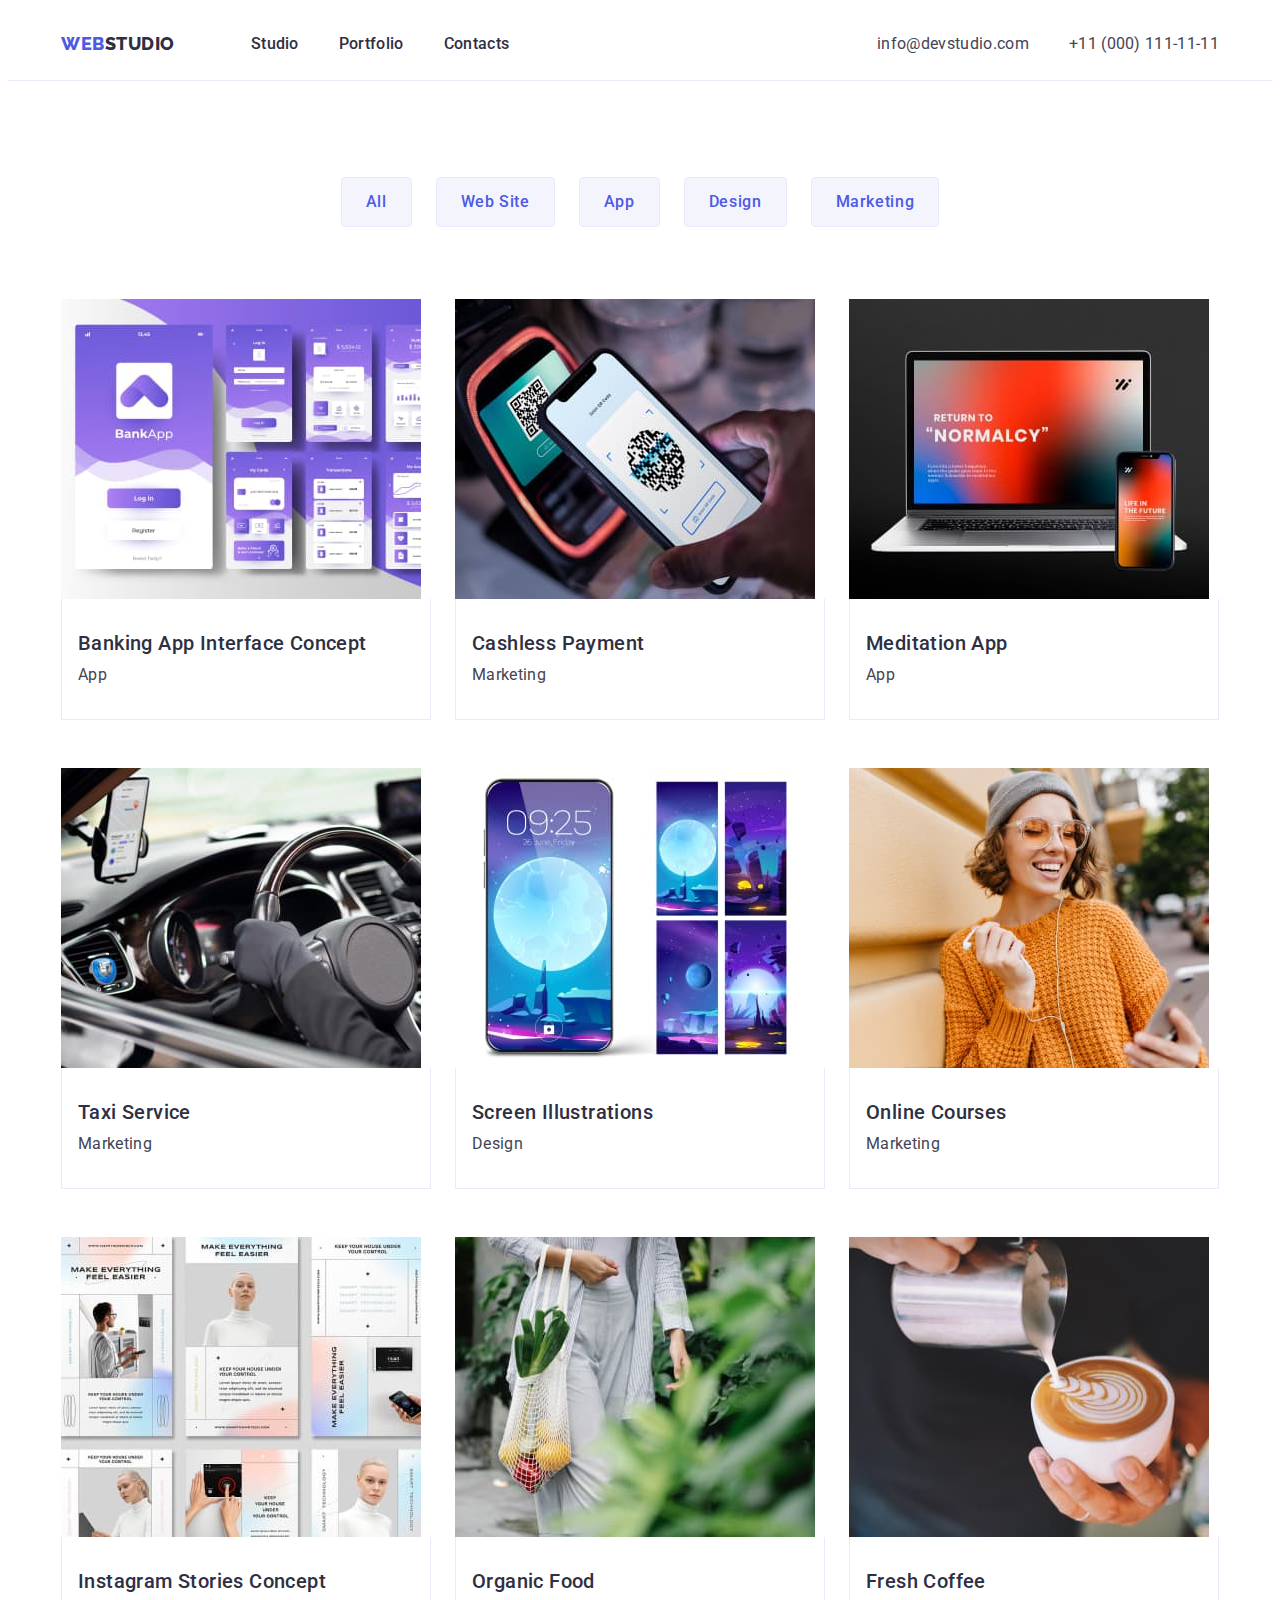
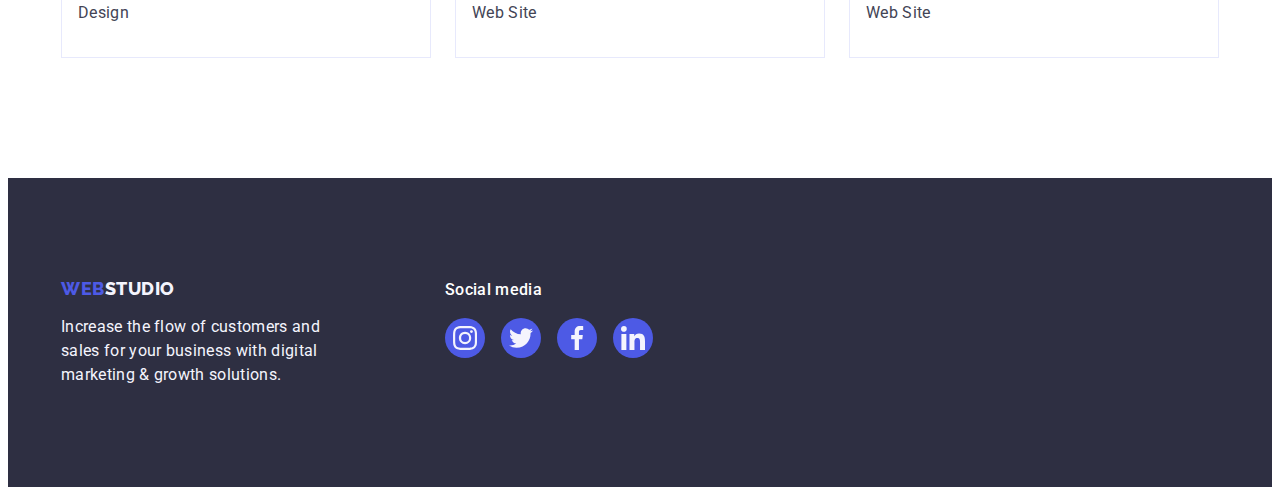
==== portfolio.html @ ac94fea9 "Initial commit" ====
<!DOCTYPE html>
<html lang="en">
  <head>
    <meta charset="UTF-8" />
    <meta http-equiv="X-UA-Compatible" content="IE=edge" />
    <meta name="viewport" content="width=device-width, initial-scale=1.0" />
    <title>Portfolio</title>
    <link rel="preconnect" href="https://fonts.googleapis.com" />
    <link rel="preconnect" href="https://fonts.gstatic.com" crossorigin />
    <link
      href="https://fonts.googleapis.com/css2?family=Raleway:wght@800&family=Roboto:wght@400;500;700;900&display=swap"
      rel="stylesheet"
    />
    <link
      rel="stylesheet"
      href="https://cdnjs.cloudflare.com/ajax/libs/modern-normalize/1.1.0/modern-normalize.min.css"
      integrity="sha512-wpPYUAdjBVSE4KJnH1VR1HeZfpl1ub8YT/NKx4PuQ5NmX2tKuGu6U/JRp5y+Y8XG2tV+wKQpNHVUX03MfMFn9Q=="
      crossorigin="anonymous"
      referrerpolicy="no-referrer"
    />
    <link rel="stylesheet" href="./css/styles.css" />
  </head>
  <body>
    <!--Header Website-->
    <header class="header-main">
      <div class="container header-main-container">
        <nav class="nav-main">
          <a href="./index.html" class="logo link"
            >Web<span class="logo-header-text">Studio</span></a
          >
          <ul class="menu list">
            <li class="menu-item">
              <a class="menu-item-link link" href="./index.html">Studio</a>
            </li>
            <li class="menu-item">
              <a class="menu-item-link link" href="./portfolio.html"
                >Portfolio</a
              >
            </li>
            <li class="menu-item">
              <a class="menu-item-link link" href="">Contacts</a>
            </li>
          </ul>
        </nav>
        <address class="address-main">
          <ul class="contact-main list">
            <li class="email">
              <a class="menu-item-address link" href="mailto:info@devstudio.com"
                >info@devstudio.com</a
              >
            </li>
            <li class="tel">
              <a class="menu-item-address link" href="tel:+110001111111"
                >+11 (000) 111-11-11</a
              >
            </li>
          </ul>
        </address>
      </div>
    </header>
    <!--Body Website-->
    <main>
      <!--Buttons & Projects-->
      <section class="projects">
        <div class="container projects-container">
          <h1 class="projects-title visuallyhidden">All projects</h1>
          <ul class="projects-menu-button list">
            <li class="projects-menu-item-button">
              <button type="button" class="projects-button">All</button>
            </li>
            <li class="projects-menu-item-button">
              <button type="button" class="projects-button">Web Site</button>
            </li>
            <li class="projects-menu-item-button">
              <button type="button" class="projects-button">App</button>
            </li>
            <li class="projects-menu-item-button">
              <button type="button" class="projects-button">Design</button>
            </li>
            <li class="projects-menu-item-button">
              <button type="button" class="projects-button">Marketing</button>
            </li>
          </ul>
          <ul class="projects-menu list">
            <li class="projects-menu-item">
              <a class="project-link link" href=""
                ><img
                  class="projects-img"
                  src="./images/banking-app.jpg"
                  alt="Banking App Interface Concept"
                  width="360"
                />
                <div class="projects-wrap">
                  <h2 class="projects-subtitle">
                    Banking App Interface Concept
                  </h2>
                  <p class="projects-text">App</p>
                </div>
              </a>
            </li>
            <li class="projects-menu-item">
              <a class="project-link link" href=""
                ><img
                  class="projects-img"
                  src="./images/cashless-payment.jpg"
                  alt="Cashless Payment"
                  width="360"
                />
                <div class="projects-wrap">
                  <h2 class="projects-subtitle">Cashless Payment</h2>
                  <p class="projects-text">Marketing</p>
                </div></a
              >
            </li>
            <li class="projects-menu-item">
              <a class="project-link link" href=""
                ><img
                  class="projects-img"
                  src="./images/meditation-app.jpg"
                  alt="Meditation App"
                  width="360"
                />
                <div class="projects-wrap">
                  <h2 class="projects-subtitle">Meditation App</h2>
                  <p class="projects-text">App</p>
                </div></a
              >
            </li>
            <li class="projects-menu-item">
              <a class="project-link link" href=""
                ><img
                  class="projects-img"
                  src="./images/taxi-service.jpg"
                  alt="Taxi Service"
                  width="360"
                />
                <div class="projects-wrap">
                  <h2 class="projects-subtitle">Taxi Service</h2>
                  <p class="projects-text">Marketing</p>
                </div></a
              >
            </li>
            <li class="projects-menu-item">
              <a class="project-link link" href=""
                ><img
                  class="projects-img"
                  src="./images/screen-illustrations.jpg"
                  alt="Screen Illustrations"
                  width="360"
                />
                <div class="projects-wrap">
                  <h2 class="projects-subtitle">Screen Illustrations</h2>
                  <p class="projects-text">Design</p>
                </div></a
              >
            </li>
            <li class="projects-menu-item">
              <a class="project-link link" href=""
                ><img
                  class="projects-img"
                  src="./images/online-courses.jpg"
                  alt="Online Courses"
                  width="360"
                />
                <div class="projects-wrap">
                  <h2 class="projects-subtitle">Online Courses</h2>
                  <p class="projects-text">Marketing</p>
                </div></a
              >
            </li>
            <li class="projects-menu-item">
              <a class="project-link link" href=""
                ><img
                  class="projects-img"
                  src="./images/instagram-stories.jpg"
                  alt="Instagram Stories Concept"
                  width="360"
                />
                <div class="projects-wrap">
                  <h2 class="projects-subtitle">Instagram Stories Concept</h2>
                  <p class="projects-text">Design</p>
                </div></a
              >
            </li>
            <li class="projects-menu-item">
              <a class="project-link link" href=""
                ><img
                  class="projects-img"
                  src="./images/organic-food.jpg"
                  alt="Organic Food"
                  width="360"
                />
                <div class="projects-wrap">
                  <h2 class="projects-subtitle">Organic Food</h2>
                  <p class="projects-text">Web Site</p>
                </div></a
              >
            </li>
            <li class="projects-menu-item">
              <a class="project-link link" href=""
                ><img
                  class="projects-img"
                  src="./images/fresh-coffee.jpg"
                  alt="Fresh Coffee"
                  width="360"
                />
                <div class="projects-wrap">
                  <h2 class="projects-subtitle">Fresh Coffee</h2>
                  <p class="projects-text">Web Site</p>
                </div></a
              >
            </li>
          </ul>
        </div>
      </section>
    </main>
    <!--Footer Website-->
    <footer class="footer-main">
      <div class="container logo-footer-container">
        <div class="logo-footer">
          <a href="./index.html" class="logo link"
            >Web<span class="logo-footer-text">Studio</span></a
          >
          <p class="text-footer">
            Increase the flow of customers and sales for your business with
            digital marketing & growth solutions.
          </p>
        </div>
        <div class="social">
          <p class="social-title">Social media</p>
          <ul class="social-footer-list list">
            <li class="social-footer-item">
              <a href="" class="social-footer-link">
                <svg class="social-list-icon" width="24" height="24">
                  <use href="./images/icons.svg#icon-footer-instagram"></use>
                </svg>
              </a>
            </li>
            <li class="social-footer-item">
              <a href="" class="social-footer-link">
                <svg class="social-list-icon" width="24" height="24">
                  <use href="./images/icons.svg#icon-footer-twitter"></use>
                </svg>
              </a>
            </li>
            <li class="social-footer-item">
              <a href="" class="social-footer-link">
                <svg class="social-list-icon" width="24" height="24">
                  <use href="./images/icons.svg#icon-footer-facebook"></use>
                </svg>
              </a>
            </li>
            <li class="social-footer-item">
              <a href="" class="social-footer-link">
                <svg class="social-list-icon" width="24" height="24">
                  <use href="./images/icons.svg#icon-team-linkedin"></use>
                </svg>
              </a>
            </li>
          </ul>
        </div>
      </div>
    </footer>
  </body>
</html>
---- css/styles.css ----
/*---------------VAR---------------*/
:root{
    --color-main-text:#2e2f42;
    --color-second-text: #434455;
    --color-hover: #404BBF;
    --color-logo-button: #4D5AE5;
    --color-fon-text-button: #FFFFFF;
    --color-footer-fon: #F4F4FD;
    --color-border-button: #E7E9FC;
    --primary-font: 'Roboto', sans-serif;
    --secondary-font: 'Raleway', sans-serif;
    --background-color: #FFFFFF;
    --bg-gradient: linear-gradient(rgba(46, 47, 66, 0.7), rgba(46, 47, 66, 0.7));
}

/*---------------MAIN---------------*/
h1, h2, h3, h4, h5, h6, p{
    margin-top: 0;
    margin-bottom: 0;
}

ul, ol{
    margin-top: 0;
    margin-bottom: 0;
    padding-left: 0;
}

button{
    cursor: pointer;
}

img{    
    display: block;
    max-width: 100%;
    height: auto;
}

.list{
    list-style: none;
}

.link{
    text-decoration: none;
}

body {
    font-family: var(--primary-font);
    color: var(--color-second-text);   
    background-color: var(--background-color);
}

.container{
    max-width: 1158px;
    padding: 0 15px;
    margin: 0 auto;
}

.section{
    padding-top: 120px;
    padding-bottom: 120px;
}

/*---------------HEADER---------------*/
.header-main-container{
display: flex;
align-items: center;
}

.header-main {
    padding-top: 24px;
    padding-bottom: 24px;
    border-bottom: solid 1px #E7E9FC;    
}

.nav-main {
    display: flex;
    align-items: center;
}

.logo {
    font-family: var(--secondary-font);
    font-weight: 800;
    font-size: 18px;
    line-height: 1.17;
    letter-spacing: 0.03em;
    text-transform: uppercase;
    color: var(--color-logo-button);
    margin-right: 76px;
}

.logo-header-text{
    color: var(--color-main-text);
}

.menu {
    display: flex;
    align-items: center;
    gap: 40px;
}

.menu-item {
}

.menu-item-link { 
    font-weight: 500;
    font-size: 16px;
    line-height: 1.5;
    letter-spacing: 0.02em;
    color: var(--color-main-text);
}

.menu-item-address{
    line-height: 1.5;
    letter-spacing: 0.02em;
    color: var(--color-second-text);
}

.menu-item-link:hover,
.menu-item-link:focus,
.menu-item-address:hover,
.menu-item-address:focus
{
    color: var(--color-hover);
}

.address-main {    
    font-style: normal;      
    line-height: 1.5;
    letter-spacing: 0.02em;
    color: var(--color-second-text);
    margin-left: auto;
}

.contact-main {    
    color: var(--color-second-text);
    display: flex;
    align-items: center;    
    gap: 40px;
}

.email {        
    line-height: 1.5;         
    letter-spacing: 0.02em;
    color: var(--color-second-text);
}

.tel {    
    line-height: 1.5;
    letter-spacing: 0.02em;
    color: var(--color-second-text);
}

/*---------------HERO---------------*/
.hero {
    background-color: var(--color-main-text);   
    background-image: var(--bg-gradient), url(../images/hero-bg.jpg); 
    background-repeat: no-repeat;
    background-position: center;
    background-size: cover;
    padding-top: 188px;
    padding-bottom: 188px;
    max-width: 1440px;;            
}

.hero-container{        
}

.hero-title {      
    font-size: 56px;
    line-height: 1.07;
    text-align: center;
    letter-spacing: 0.02em;
    color: var(--color-fon-text-button);
    max-width: 496px;    
    margin-left: auto;
    margin-right: auto;
    margin-bottom: 48px;
}

.hero-button {
    background: var(--color-logo-button);
    box-shadow: 0px 4px 4px rgba(0, 0, 0, 0.15);
    border-radius: 4px;
    font-family: var(--primary-font);
    font-weight: 500;
    font-size: 16px;
    line-height: 1.5;
    letter-spacing: 0.04em;
    color: var(--color-fon-text-button);
    padding: 16px 32px;
    margin: 0 auto;
    display: block;
    border:none;
}

.hero-button:hover,
.hero-button:focus {
background-color: var(--color-hover);
box-shadow: 0px 4px 4px rgba(0, 0, 0, 0.15);
}

/*---------------BENEFITS---------------*/

.benefits {
}

.benefits-title {      
}

.benefits-menu {
    display: flex;
    align-items: center;
    justify-content: center;
    flex-wrap: wrap;
    gap: 24px;
}

.benefits-menu-item {
    width: calc((100% - 72px) / 4);
}

.benefits-subtitle {
    font-weight: 500;
    font-size: 20px;
    line-height: 1.2;
    letter-spacing: 0.02em;
    color: var(--color-main-text);
    margin-bottom: 8px;
}

.benefits-text {
    line-height: 1.5;
    letter-spacing: 0.01em;
    color: var(--color-second-text);
    max-width: 264px;
}

.benefits-svg{
    display: flex;
    justify-content: center;
    align-items: center;
    background-color: var(--color-footer-fon);
    border-radius: 4px;
    width: 264px;
    height: 112px;
    margin-bottom: 8px;
}

/*---------------WE DOING---------------*/
.we-doing {
    padding-bottom: 120px;
}

.we-doing-title {
    font-size: 36px;
    line-height: 1.11;
    text-align: center;
    letter-spacing: 0.02em;
    text-transform: capitalize;
    color: var(--color-main-text);    
}

.we-doing-menu {
    display: flex;
    align-items: center;
    gap: 24px;
    margin-top: 72px;    
    justify-content: center;
    flex-wrap: wrap;
}

.we-doing-menu-item {
    width: calc((100% - 48px) / 3);
}

.we-doing-img {
}

/*---------------TEAM---------------*/

.team {
    background-color: var(--color-footer-fon); 
}

.team-title {
    font-size: 36px;
    line-height: 1.11;
    text-align: center;
    letter-spacing: 0.02em;
    text-transform: capitalize;
    color: var(--color-main-text);
    margin-bottom: 72px;    
}

.team-menu {
    display: flex;
    align-items: center;
    gap: 24px;            
    justify-content: center;
    flex-wrap: wrap;
}

.team-menu-item {
    background-color: var(--color-fon-text-button);
    box-shadow: 0px 1px 6px rgba(46, 47, 66, 0.08), 0px 1px 1px rgba(46, 47, 66, 0.16), 0px 2px 1px rgba(46, 47, 66, 0.08);
    border-radius: 0px 0px 4px 4px;
    width: calc((100% - 72px) / 4);
}

.team-img {
}

.team-subtitle {
    font-weight: 500;
    font-size: 20px;
    line-height: 1.2;
    text-align: center;
    letter-spacing: 0.02em;
    color: var(--color-main-text);
    margin-bottom: 8px;
}

.team-text {
    line-height: 1.5;
    text-align: center;
    letter-spacing: 0.02em;
    color: var(--color-second-text);   
}

.team-wrap{
    padding-top: 32px;
    padding-bottom: 32px;
    box-shadow: 0px 1px 6px rgba(46, 47, 66, 0.08), 0px 1px 1px rgba(46, 47, 66, 0.16), 0px 2px 1px rgba(46, 47, 66, 0.08);
    border-radius: 0px 0px 4px 4px;
}

.social-list-team{
    display: flex;
    justify-content: center;
    gap: 24px;
    margin-top: 8px;    
}

.social-list-team-item{
width: 40px;
height: 40px;
}

.social-link-team{
    width: 100%;
    height: 100%;
    border-radius: 50%;
    background-color: var(--color-logo-button);
    display: flex;
    justify-content: center;
    align-items: center;
}

.social-link-team:hover,
.social-link-team:focus{
    background-color: var(--color-hover);
}

.social-list-icon {
    fill: var(--color-footer-fon);    
}

.social-link-team:hover .social-list-icon,
.social-link-team:focus .social-list-icon {
    fill: var(--color-footer-fon);
}

/*-------------CUSTOMERS------------------*/
.customers {}

.section {}

.container {}

.customers-title {
    font-size: 36px;
    line-height: 1.11;
    text-align: center;
    letter-spacing: 0.02em;
    color: var(--color-main-text);    
    margin-bottom: 72px;
}

.customers-list {
    display: flex;
    align-items: center;
    justify-content: center;
    flex-wrap: wrap;
    gap: 24px;    
}

.customers-list-item {  
    width: calc((100% - 120px) / 6);
    width: 168px;
    height: 88px;
}

.customers-icon {
    fill:#8E8F99;
    
}

.customers-link{
    display: flex;
    justify-content: center;
    align-items: center;
    width: 100%;
    height: 100%;
    border: 1px solid #8E8F99;
    border-radius: 4px;
}

.customers-link:hover, .customers-link:focus{
border-color: var(--color-hover);
}

.customers-link:hover .customers-icon,
.customers-link:focus .customers-icon {
    fill: var(--color-hover);        
}
/*---------------PROJECTS---------------*/

.projects-container{
}
    
.projects {
    padding-top: 96px;
    padding-bottom: 120px;
}

.projects-title {}

.projects-menu-button {
    display: flex;
    align-items: center;
    gap: 24px;
    justify-content: center;
    flex-wrap: wrap;
    margin-bottom: 72px;
}

.projects-menu-item-button {     
}

.projects-button {
    background: var(--color-footer-fon);
    border: 1px solid var(--color-border-button);
    font-size: 16px;
    border-radius: 4px;
    font-weight: 500;
    line-height: 1.5;
    text-align: center;
    color: var(--color-logo-button);
    font-family: var(--primary-font);
    letter-spacing: 0.04em;
    padding: 12px 24px;
}

.projects-menu {
    display: flex;
    align-items: center;
    gap: 48px 24px;
    justify-content: center;
    flex-wrap: wrap;    
}

.projects-menu-item {
    width: calc((100% - 48px) / 3);
}

.projects-img {    
}

.projects-subtitle {
    font-weight: 500;
    font-size: 20px;
    line-height: 1.2;
    letter-spacing: 0.02em;
    color: var(--color-main-text);
    margin-bottom: 8px;
    
}

.projects-text {
    line-height: 1.5;
    letter-spacing: 0.02em;
    color: var(--color-second-text);
    
}

.projects-text-button:hover,
.projects-text-button:focus{
color: var(--color-fon-text-button);
}

.projects-button:hover,
.projects-button:focus {
background-color: var(--color-hover);
color: var(--color-fon-text-button);
box-shadow: 0px 4px 4px rgba(0, 0, 0, 0.15);
}

.project-link {
    display: block;
    }

.project-link:hover,
.project-link:focus{
    box-shadow: 0px 1px 6px rgba(46, 47, 66, 0.08),
    0px 1px 1px rgba(46, 47, 66, 0.16), 0px 2px 1px rgba(46, 47, 66, 0.08);
}

.projects-wrap {
    padding-top: 32px;
    padding-bottom: 32px;
    padding-left: 16px;
    border: 1px solid #E7E9FC;
    border-top:none;
}
/*---------------FOOTER---------------*/

.footer-main{
    background: var(--color-main-text);
    padding-top: 100px;
    padding-bottom: 100px;
}

.text-footer {      
    line-height: 1.5;
    letter-spacing: 0.02em;
    color: var(--color-footer-fon);
    margin-top: 16px;
    max-width: 264px;
}

.logo-footer-text {
    color: var(--color-footer-fon);    
}

.logo-footer-container{
    display: flex;
    align-items: baseline;
    justify-content: baseline;
}

.social{
    margin-left: 120px;    
}

.social-title {
font-weight: 500;
line-height: 1.50;
letter-spacing: 0.02em;
color: var(--background-color);
}

.social-footer-list {
    display: flex;
    justify-content: start;
    gap: 16px;
    margin-top: 16px;
}

.social-footer-item{
    width: 40px;
    height: 40px;
}

.social-footer-link {
    width: 100%;
    height: 100%;
    border-radius: 50%;
    background-color: var(--color-logo-button);
    display: flex;
    justify-content: center;
    align-items: center;
}

.social-footer-link:hover,
.social-footer-link:focus {
    background-color: #31D0AA;
}

.social-list-icon {
    fill: var(--color-footer-fon);
}

.social-footer-link:hover .social-list-icon,
.social-footer-link:focus .social-list-icon {
    fill: var(--color-footer-fon);
}

/*-----------HIDDEN TEXT---------------------*/

.visuallyhidden {
    position: absolute;
    width: 1px;
    height: 1px;
    margin: -1px;
    border: 0;
    padding: 0;
    white-space: nowrap;
    clip-path: inset(100%);
    clip: rect(0 0 0 0);
    overflow: hidden;
}
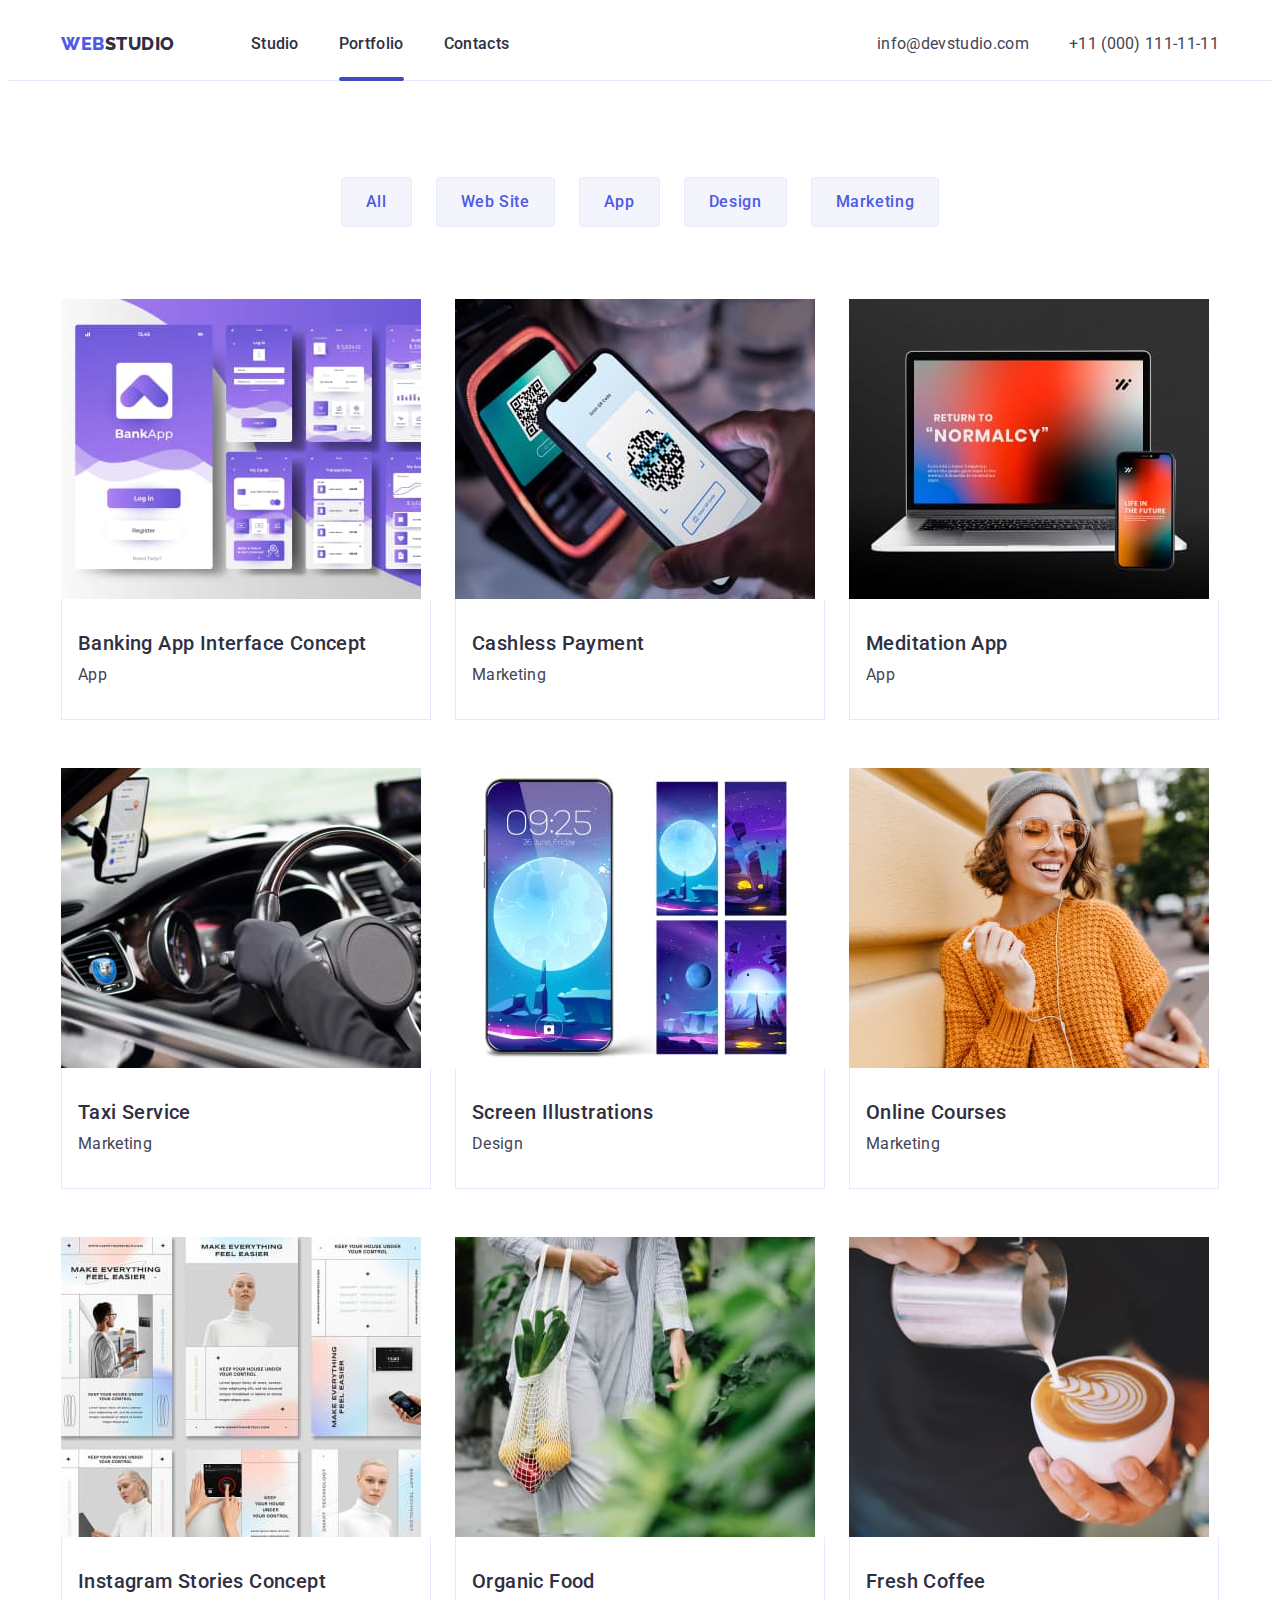
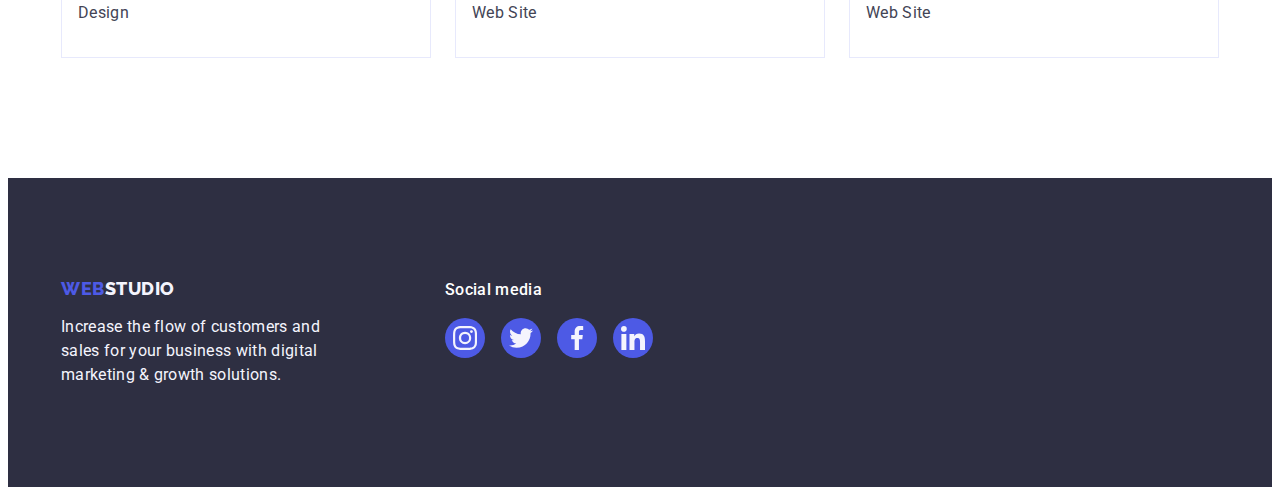
==== commit 874568a1: "Add modal window and after main menu" ====
--- a/portfolio.html
+++ b/portfolio.html
@@ -33,7 +33,7 @@
               <a class="menu-item-link link" href="./index.html">Studio</a>
             </li>
             <li class="menu-item">
-              <a class="menu-item-link link" href="./portfolio.html"
+              <a class="menu-item-link link current" href="./portfolio.html"
                 >Portfolio</a
               >
             </li>
@@ -83,13 +83,20 @@
           </ul>
           <ul class="projects-menu list">
             <li class="projects-menu-item">
-              <a class="project-link link" href=""
-                ><img
-                  class="projects-img"
-                  src="./images/banking-app.jpg"
-                  alt="Banking App Interface Concept"
-                  width="360"
-                />
+              <a class="project-link link" href="">
+                <div class="projects-color-wrap">
+                  <img
+                    class="projects-img"
+                    src="./images/banking-app.jpg"
+                    alt="Banking App Interface Concept"
+                    width="360"
+                  />
+                  <p class="projects-cover-text">
+                    14 Stylish and User-Friendly App Design Concepts · Task
+                    Manager App · Calorie Tracker App · Exotic Fruit Ecommerce
+                    App · Cloud Storage App
+                  </p>
+                </div>
                 <div class="projects-wrap">
                   <h2 class="projects-subtitle">
                     Banking App Interface Concept
@@ -99,13 +106,20 @@
               </a>
             </li>
             <li class="projects-menu-item">
-              <a class="project-link link" href=""
-                ><img
-                  class="projects-img"
-                  src="./images/cashless-payment.jpg"
-                  alt="Cashless Payment"
-                  width="360"
-                />
+              <a class="project-link link" href="">
+                <div class="projects-color-wrap">
+                  <img
+                    class="projects-img"
+                    src="./images/cashless-payment.jpg"
+                    alt="Cashless Payment"
+                    width="360"
+                  />
+                  <p class="projects-cover-text">
+                    14 Stylish and User-Friendly App Design Concepts · Task
+                    Manager App · Calorie Tracker App · Exotic Fruit Ecommerce
+                    App · Cloud Storage App
+                  </p>
+                </div>
                 <div class="projects-wrap">
                   <h2 class="projects-subtitle">Cashless Payment</h2>
                   <p class="projects-text">Marketing</p>
@@ -114,12 +128,19 @@
             </li>
             <li class="projects-menu-item">
               <a class="project-link link" href=""
-                ><img
-                  class="projects-img"
-                  src="./images/meditation-app.jpg"
-                  alt="Meditation App"
-                  width="360"
-                />
+                ><div class="projects-color-wrap">
+                  <img
+                    class="projects-img"
+                    src="./images/meditation-app.jpg"
+                    alt="Meditation App"
+                    width="360"
+                  />
+                  <p class="projects-cover-text">
+                    14 Stylish and User-Friendly App Design Concepts · Task
+                    Manager App · Calorie Tracker App · Exotic Fruit Ecommerce
+                    App · Cloud Storage App
+                  </p>
+                </div>
                 <div class="projects-wrap">
                   <h2 class="projects-subtitle">Meditation App</h2>
                   <p class="projects-text">App</p>
@@ -128,12 +149,19 @@
             </li>
             <li class="projects-menu-item">
               <a class="project-link link" href=""
-                ><img
-                  class="projects-img"
-                  src="./images/taxi-service.jpg"
-                  alt="Taxi Service"
-                  width="360"
-                />
+                ><div class="projects-color-wrap">
+                  <img
+                    class="projects-img"
+                    src="./images/taxi-service.jpg"
+                    alt="Taxi Service"
+                    width="360"
+                  />
+                  <p class="projects-cover-text">
+                    14 Stylish and User-Friendly App Design Concepts · Task
+                    Manager App · Calorie Tracker App · Exotic Fruit Ecommerce
+                    App · Cloud Storage App
+                  </p>
+                </div>
                 <div class="projects-wrap">
                   <h2 class="projects-subtitle">Taxi Service</h2>
                   <p class="projects-text">Marketing</p>
@@ -142,12 +170,19 @@
             </li>
             <li class="projects-menu-item">
               <a class="project-link link" href=""
-                ><img
-                  class="projects-img"
-                  src="./images/screen-illustrations.jpg"
-                  alt="Screen Illustrations"
-                  width="360"
-                />
+                ><div class="projects-color-wrap">
+                  <img
+                    class="projects-img"
+                    src="./images/screen-illustrations.jpg"
+                    alt="Screen Illustrations"
+                    width="360"
+                  />
+                  <p class="projects-cover-text">
+                    14 Stylish and User-Friendly App Design Concepts · Task
+                    Manager App · Calorie Tracker App · Exotic Fruit Ecommerce
+                    App · Cloud Storage App
+                  </p>
+                </div>
                 <div class="projects-wrap">
                   <h2 class="projects-subtitle">Screen Illustrations</h2>
                   <p class="projects-text">Design</p>
@@ -156,12 +191,19 @@
             </li>
             <li class="projects-menu-item">
               <a class="project-link link" href=""
-                ><img
-                  class="projects-img"
-                  src="./images/online-courses.jpg"
-                  alt="Online Courses"
-                  width="360"
-                />
+                ><div class="projects-color-wrap">
+                  <img
+                    class="projects-img"
+                    src="./images/online-courses.jpg"
+                    alt="Online Courses"
+                    width="360"
+                  />
+                  <p class="projects-cover-text">
+                    14 Stylish and User-Friendly App Design Concepts · Task
+                    Manager App · Calorie Tracker App · Exotic Fruit Ecommerce
+                    App · Cloud Storage App
+                  </p>
+                </div>
                 <div class="projects-wrap">
                   <h2 class="projects-subtitle">Online Courses</h2>
                   <p class="projects-text">Marketing</p>
@@ -170,12 +212,19 @@
             </li>
             <li class="projects-menu-item">
               <a class="project-link link" href=""
-                ><img
-                  class="projects-img"
-                  src="./images/instagram-stories.jpg"
-                  alt="Instagram Stories Concept"
-                  width="360"
-                />
+                ><div class="projects-color-wrap">
+                  <img
+                    class="projects-img"
+                    src="./images/instagram-stories.jpg"
+                    alt="Instagram Stories Concept"
+                    width="360"
+                  />
+                  <p class="projects-cover-text">
+                    14 Stylish and User-Friendly App Design Concepts · Task
+                    Manager App · Calorie Tracker App · Exotic Fruit Ecommerce
+                    App · Cloud Storage App
+                  </p>
+                </div>
                 <div class="projects-wrap">
                   <h2 class="projects-subtitle">Instagram Stories Concept</h2>
                   <p class="projects-text">Design</p>
@@ -184,12 +233,19 @@
             </li>
             <li class="projects-menu-item">
               <a class="project-link link" href=""
-                ><img
-                  class="projects-img"
-                  src="./images/organic-food.jpg"
-                  alt="Organic Food"
-                  width="360"
-                />
+                ><div class="projects-color-wrap">
+                  <img
+                    class="projects-img"
+                    src="./images/organic-food.jpg"
+                    alt="Organic Food"
+                    width="360"
+                  />
+                  <p class="projects-cover-text">
+                    14 Stylish and User-Friendly App Design Concepts · Task
+                    Manager App · Calorie Tracker App · Exotic Fruit Ecommerce
+                    App · Cloud Storage App
+                  </p>
+                </div>
                 <div class="projects-wrap">
                   <h2 class="projects-subtitle">Organic Food</h2>
                   <p class="projects-text">Web Site</p>
@@ -198,12 +254,19 @@
             </li>
             <li class="projects-menu-item">
               <a class="project-link link" href=""
-                ><img
-                  class="projects-img"
-                  src="./images/fresh-coffee.jpg"
-                  alt="Fresh Coffee"
-                  width="360"
-                />
+                ><div class="projects-color-wrap">
+                  <img
+                    class="projects-img"
+                    src="./images/fresh-coffee.jpg"
+                    alt="Fresh Coffee"
+                    width="360"
+                  />
+                  <p class="projects-cover-text">
+                    14 Stylish and User-Friendly App Design Concepts · Task
+                    Manager App · Calorie Tracker App · Exotic Fruit Ecommerce
+                    App · Cloud Storage App
+                  </p>
+                </div>
                 <div class="projects-wrap">
                   <h2 class="projects-subtitle">Fresh Coffee</h2>
                   <p class="projects-text">Web Site</p>
--- a/css/styles.css
+++ b/css/styles.css
@@ -11,6 +11,7 @@
     --secondary-font: 'Raleway', sans-serif;
     --background-color: #FFFFFF;
     --bg-gradient: linear-gradient(rgba(46, 47, 66, 0.7), rgba(46, 47, 66, 0.7));
+    --transform-hover-focus: 250ms cubic-bezier(0.4, 0, 0.2, 1);
 }
 
 /*---------------MAIN---------------*/
@@ -148,6 +149,21 @@
     line-height: 1.5;
     letter-spacing: 0.02em;
     color: var(--color-second-text);
+}
+
+.current{
+    position: relative;
+}
+
+.current::after{
+    content: '';
+    position: absolute;
+    left: 0;
+    bottom: -28px;
+    width: 100%;
+    height: 4px;
+    border-radius: 2px;
+    background-color: var(--color-hover);
 }
 
 /*---------------HERO---------------*/
@@ -470,7 +486,27 @@
 }
 
 .projects-menu-item {
-    width: calc((100% - 48px) / 3);
+    width: calc((100% - 48px) / 3);       
+}
+
+.projects-color-wrap{
+    position: relative;
+    overflow: hidden;
+}
+
+.projects-cover-text {
+    position: absolute;
+    top: 0;
+    line-height: 1.50;
+    letter-spacing: 0.02em;
+    color: var(--color-footer-fon);
+    background-color: var(--color-logo-button);
+    height: 100%;
+    padding-top: 40px;
+    padding-left: 32px;
+    padding-right: 32px;
+    transform: translateY(100%);
+    overflow: auto;
 }
 
 .projects-img {    
@@ -513,6 +549,12 @@
 .project-link:focus{
     box-shadow: 0px 1px 6px rgba(46, 47, 66, 0.08),
     0px 1px 1px rgba(46, 47, 66, 0.16), 0px 2px 1px rgba(46, 47, 66, 0.08);
+}
+
+.project-link:hover .projects-cover-text,
+.project-link:focus .projects-cover-text{
+    transform: translate(0);
+    transition: transform var(--transform-hover-focus);
 }
 
 .projects-wrap {
@@ -522,6 +564,7 @@
     border: 1px solid #E7E9FC;
     border-top:none;
 }
+
 /*---------------FOOTER---------------*/
 
 .footer-main{
@@ -593,6 +636,75 @@
 .social-footer-link:hover .social-list-icon,
 .social-footer-link:focus .social-list-icon {
     fill: var(--color-footer-fon);
+}
+
+/*--------------MODAL WINDOW-----------------*/
+.backdrop {
+    position: fixed;
+    z-index: 100;
+    top: 0;
+    left: 0;
+    width: 100%;
+    height: 100%;
+    background-color:rgba(46, 47, 66, 0.4);
+    transition: opacity var(--transform-hover-focus), visibility var(--transform-hover-focus);
+}
+
+.modal {
+    position: absolute;
+    top: 50%;
+    left:50%;
+    transform: translate(-50%, -50%) scaleY(1);
+    transition: transform var(--transform-hover-focus);
+    width: 408px;
+    height: 576px;
+    background-color:#FCFCFC;
+    box-shadow: 0px 1px 1px rgba(0, 0, 0, 0.14), 0px 1px 3px rgba(0, 0, 0, 0.12), 0px 2px 1px rgba(0, 0, 0, 0.2);
+    border-radius: 4px;
+}
+
+.backdrop.is-hidden .modal {
+    transform: translate(-50%, -50%) scaleY(0);
+}
+
+.modal-close-btn {
+    position: absolute;
+    top: 24px;
+    right: 24px;
+    display: flex;
+    justify-content:center;
+    align-items: center;
+    width: 24px;
+    height: 24px;
+    background-color:var(--color-border-button);
+    border: 1px solid rgba(0, 0, 0, 0.1);
+    border-radius: 50%;
+    transition: background-color var(--transform-hover-focus);
+}
+
+.modal-close-btn:hover,
+.modal-close-btn:focus{
+    background-color: var(--color-hover);
+}
+
+.modal-close-btn-icon{
+transition: fill var(--transform-hover-focus);
+}
+
+.modal-close-btn:hover .modal-close-btn-icon,
+.modal-close-btn:focus .modal-close-btn-icon {
+    fill: var(--color-fon-text-button);
+        
+}
+
+.backdrop.is-hidden{
+    opacity: 0;
+    visibility: hidden;
+    pointer-events: none;
+}
+
+.no-scroll{
+overflow: hidden;
 }
 
 /*-----------HIDDEN TEXT---------------------*/
